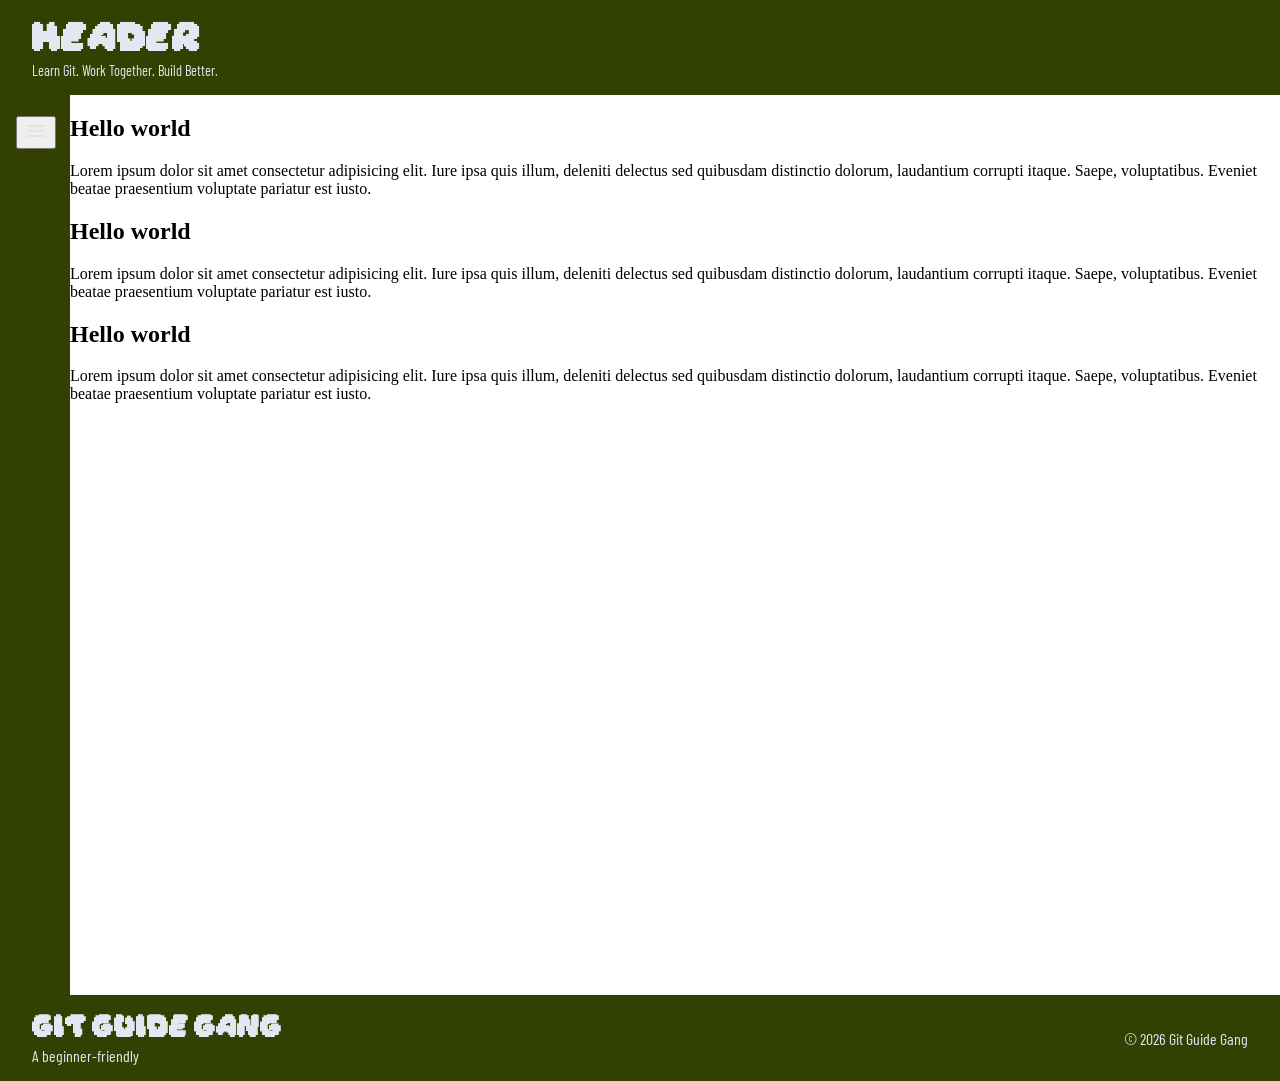
==== index.html @ a682afc1 "merged with feature/nav" ====
<!DOCTYPE html>
<html lang="en">
<head>
    <meta charset="UTF-8">
    <meta name="viewport" content="width=device-width, initial-scale=1.0">
    <title>Index</title>
    <link rel="stylesheet" href="css/global.css">
    <link rel="stylesheet" href="css/home.css">
    <script type="text/javascript" src="./app.js" defer></script>
</head>
<body>
    <body>
    <header class="site-header">
        <div class="header-text">
        <h1 class="header-title">header</h1>
        <p class="header-tagline">Learn Git. Work Together. Build Better.</p>
        </div>
    </header>
    <nav class="nav" id="sidebar">
        <ul>
            <li class="list-logo">
                <span>GitGuideGang</span>
                <button onclick=togglesidebar() id="toggle-btn">
                    <svg xmlns="http://www.w3.org/2000/svg" height="24px" viewBox="0 -960 960 960" width="24px" fill="#e3e3e3"><path d="M120-240v-80h720v80H120Zm0-200v-80h720v80H120Zm0-200v-80h720v80H120Z"/></svg>
                </button>
            </li>
            <li class="active">
                <a href="index.html">
                    <span>Home</span>
                </a>
            </li>
            <li>
                <a href="./html/branching.html">
                    <span>Branching</span>
                </a>
            </li>
            <li>
                <a href="./html/changes.html">
                    <span>Changes</span>
                </a>
            </li>
            <li>
                <a href="./html/commands.html">
                    <span>Commands</span>
                </a>
            </li>
            <li>
                <a href="./html/project.html">
                    <span>Project</span>
                </a>
            </li>
            <li>
                <a href="./html/about.html">
                    <span>About</span>
                </a>
            </li>
        </ul>
    </nav>
    <main class="main">
         <div class="container">
        <h2>Hello world</h2>
        <p>Lorem ipsum dolor sit amet consectetur adipisicing elit. Iure ipsa quis illum, deleniti delectus sed quibusdam distinctio dolorum, laudantium corrupti itaque. Saepe, voluptatibus. Eveniet beatae praesentium voluptate pariatur est iusto.</p>
        </div>
         <div class="container">
            <h2>Hello world</h2>
            <p>Lorem ipsum dolor sit amet consectetur adipisicing elit. Iure ipsa quis illum, deleniti delectus sed quibusdam distinctio dolorum, laudantium corrupti itaque. Saepe, voluptatibus. Eveniet beatae praesentium voluptate pariatur est iusto.</p>
        </div>
         <div class="container">
            <h2>Hello world</h2>
            <p>Lorem ipsum dolor sit amet consectetur adipisicing elit. Iure ipsa quis illum, deleniti delectus sed quibusdam distinctio dolorum, laudantium corrupti itaque. Saepe, voluptatibus. Eveniet beatae praesentium voluptate pariatur est iusto.</p>
        </div>
    </main>
    <footer class="site-footer">
        <div class="footer-content">
            <div class="footer-brand">
                <h2 class="footer-title">Git Guide Gang</h2>
                <p class="footer-text">A beginner-friendly</p>
            </div>
            <p class="footer-copyright">&copy; 2026 Git Guide Gang</p>
        </div>
    </footer>
</body>
</html>
---- css/global.css ----
:root {
    --color-primary: #324001;
    --color-secondary: #6B67B8;
    --color-accent-green: #8EA24D;
    --color-accent-purple: #978FC0;
    --color-accent-cotton: #E4E6F2;
    --color-accent-sage: #BCBFA4;

    --spacing-primary: 16px;
    --spacing-secondary: 32px;
    --border-radius: 12px;

    --font-title: 'daydream', Arial, sans-serif;
    --font-content: 'BarlowCondensed-Regular', Arial, sans-serif;
    --font-content-bold: 'BarlowCondensed-Bold', Arial, sans-serif;
    --font-content-italic: 'BarlowCondensed-Italic', Arial, sans-serif;
}

@font-face {
    font-family: 'daydream';
    src: url(../fonts/daydream.woff2);
}

@font-face {
    font-family: 'BarlowCondensed-Bold';
    src: url(../fonts/BarlowCondensed-Bold.ttf);
}

@font-face {
    font-family: 'BarlowCondensed-Italic';
    src: url(../fonts/BarlowCondensed-Italic.ttf);
}

@font-face {
    font-family: 'BarlowCondensed-Regular';
    src: url(../fonts/BarlowCondensed-Regular.woff2);
}

body {
    margin: 0;
    min-height: 100vh;
    display: grid;
    grid-template: auto 1fr auto / auto 1fr;
    grid-template-areas: "header header"
                   "nav main"
                   "footer footer"
}

svg {
    color: var(--color-primary);
}

.nav {
    box-sizing: border-box;
    top: 0;
    left: 0;
    height: 100vh;
    width: 70px;
    padding: 5px 1em;
    background-color: var(--color-primary);
    font-family: var(--font-content);
    grid-area: nav;
    overflow: hidden;
    transition: 300ms ease-in-out;
}

.nav.show {
    width: 150px;
}

nav ul {
    list-style: none;
}

.list-logo {
    display: flex;
    justify-content: flex-end;
    gap: 20px;
}

nav ul {
    list-style: none;
    gap: 16px;
}

.nav ul li.active a {
    color: var(--color-accent-cotton);
    svg {
        fill: var(--color-accent-cotton);
    }
}

.nav a {
    border-radius: 6px;
    padding: var(--spacing-primary);
    text-decoration: none;
    color: var(--color-accent-sage);
    display: flex;
    align-items: center;
    gap: 1em;
}

.main {
    flex: 1;
    grid-area: main;
}

.site-header {
    display: flex;
    justify-content: space-between;
    align-items: center;
    grid-area: header;
    padding: var(--spacing-primary) var(--spacing-secondary);
    background-color: var(--color-primary);
    color: var(--color-accent-cotton);
}

.header-text {
    display: flex;
    flex-direction: column;
}

.header-title {
    margin: 0;

    font-family: var(--font-title);
    font-size: 1.6rem;
}

.header-tagline {
    margin: 4px 0 0;

    font-family: var(--font-content);
    font-size: 0.9rem;
}

.site-footer {
    padding: var(--spacing-primary) var(--spacing-secondary);
    grid-area: footer;
    background-color: var(--color-primary);
    color: var(--color-accent-cotton);
}

.footer-content {
    display: flex;
    justify-content: space-between;
    align-items: center;

    gap: var(--spacing-primary);
}

.footer-title {
    margin: 0;

    font-family: var(--font-title);
    font-size: 1.2rem;
}

.footer-text {
    margin: 4px 0 0;

    font-family: var(--font-content);
}

.footer-copyright {
    margin: 0;

    font-family: var(--font-content);
}

@media (max-width: 768px) {

    .site-header {
        flex-direction: column;
        align-items: flex-start;

        gap: var(--spacing-primary);
        padding: var(--spacing-primary);
    }

    .footer-content {
        flex-direction: column;
        align-items: flex-start;
    }

    .site-footer {
        padding: var(--spacing-primary);
    }
}
---- css/home.css ----
.github-git-container {
  display: flex;
  flex-flow: column no-wrap;
  width: 75vw;
  height: fit-content;
  margin: 64px auto;

  border-radius: 24px;
  background-color: var(--color-accent-green);

  clip-path: polygon(
    0% 0%,
    0% 100%,
    45% 100%,
    50% 0,
    55% 0,
    50% 100%,
    100% 100%,
    100% 0%
  );
}

.info-container {
  width: 50%;
  height: 100%;
}

.info-header {
  padding: var(--spacing-secondary);
  padding-bottom: 0;
  font-family: var(--font-title);
  font-size: calc(1.5vw + 0.5rem);
  color: var(--color-accent-cotton);

  &.left {
    text-align: start;
  }

  &.right {
    text-align: end;
  }
}

.info-text {
  padding: var(--spacing-secondary);
  padding-top: 0;
  font-family: var(--font-content);
  font-size: calc(1vw + 0.5rem);
  color: var(--color-accent-cotton);

  &.left {
    padding-right: 48px;
    text-align: start;
  }

  &.right {
    padding-left: 48px;
    text-align: end;
  }
}

.version-control-container {
  display: flex;
  flex-flow: column nowrap;
  align-items: center;
  width: 100%;
  padding: 64px 0px 64px 0px;
  background-color: var(--color-accent-cotton);
}

.version-control-header {
  font-family: var(--font-content);
  color: var(--color-accent-purple);
  font-size: 2rem;
}

.card-container {
  display: flex;
  flex-flow: row wrap;
  justify-content: space-evenly;
  align-items: center;
  gap: 16px;

  width: 60vw;
  height: fit-content;
  padding: 16px;
  margin: auto;
}

.card {
  display: flex;
  flex-flow: column nowrap;
  flex: 1 1 30%;
  min-width: 200px;
  aspect-ratio: 1/0.9;
  border-radius: 24px;
  background-color: white;
  filter: drop-shadow(0px 2px 2px var(--color-accent-purple));
  align-items: center;
  justify-content: center;

  &:hover {
    background-color: var(--color-accent-cotton);
  }
}

.card-header {
  font-family: var(--font-title);
  color: var(--color-secondary);
  padding-top: var(--spacing-secondary);
}

.card-content {
  margin: var(--spacing-secondary);
  margin-top: var(--spacing-primary);
  font-family: var(--font-content);
  font-size: calc(0.8vw + 0.4rem);
  color: var(--color-secondary);
}

.bold {
  font-family: var(--font-content-bold);
}

.git-github-container {
  width: 100vw;
}

@media only screen and (max-width: 768px) {
  .github-git-container {
    margin: var(--spacing-secondary) auto;
  }

  .info-header {
    padding: var(--spacing-primary);
    padding-bottom: 0;
  }

  .info-text {
    padding: var(--spacing-primary);
    padding-top: 0;

    &.left {
      padding-right: var(--spacing-primary);
      text-align: start;
    }

    &.right {
      padding-left: var(--spacing-primary);
      text-align: end;
    }
  }

  .version-control-container {
    padding: var(--spacing-secondary) 0px var(--spacing-secondary) 0px;
  }

  .card-container {
    width: 90vw;
  }

  .card {
    min-width: 150px;
  }
}
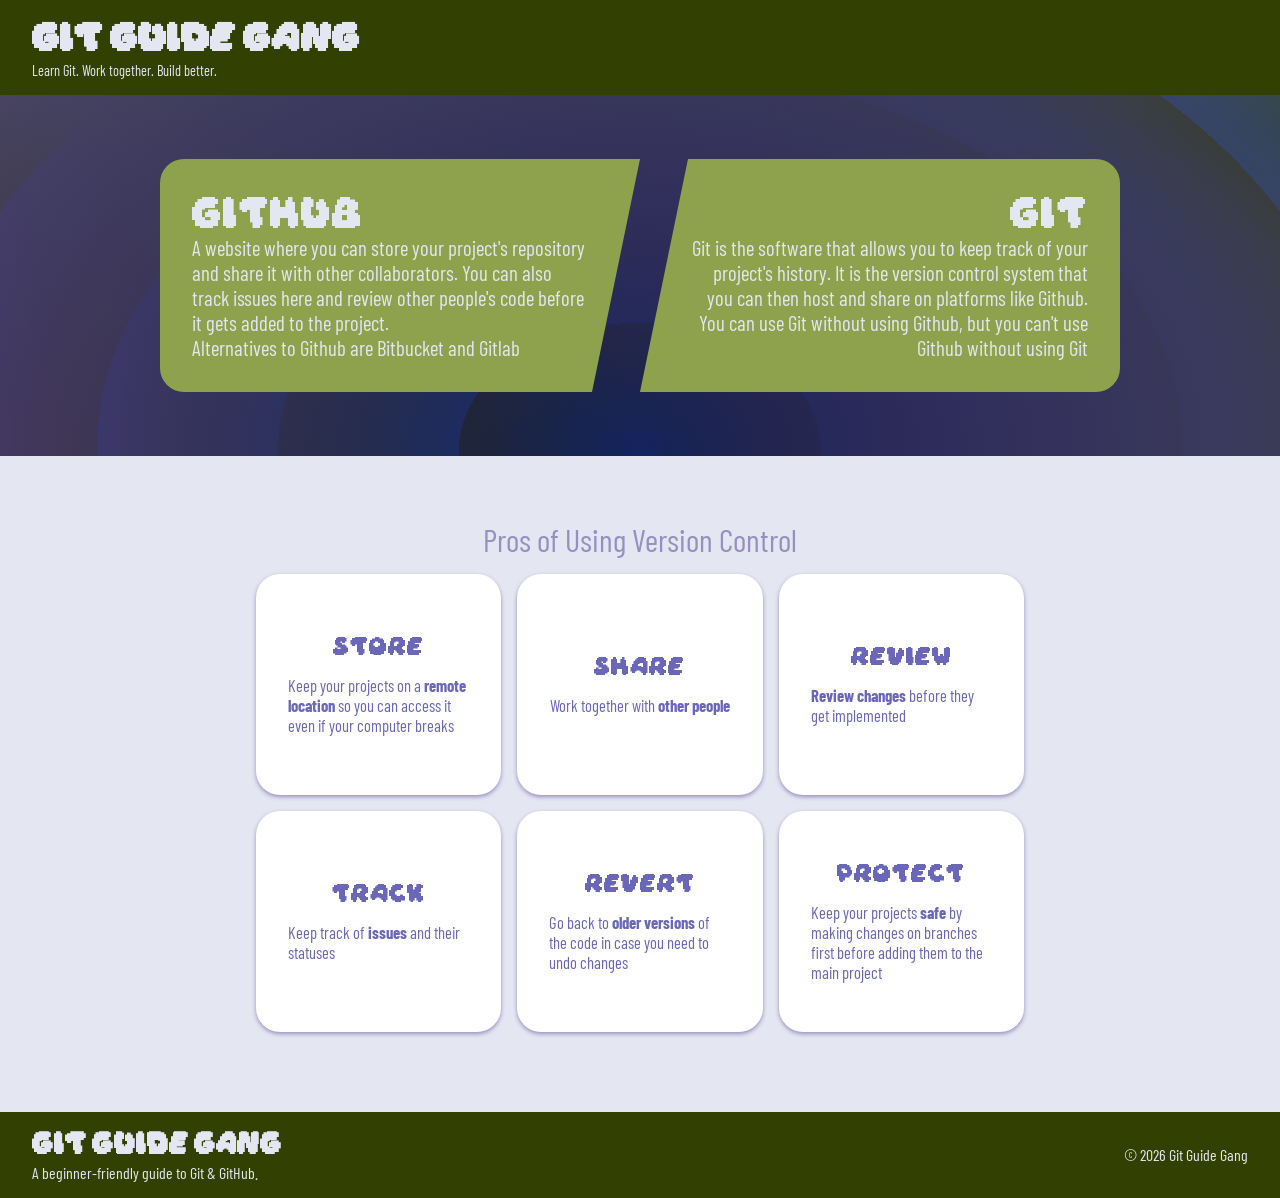
==== commit 8178ae2f: "Merge branch 'main' into feature/about-us" ====
--- a/index.html
+++ b/index.html
@@ -1,83 +1,103 @@
-<!DOCTYPE html>
+<!doctype html>
 <html lang="en">
-<head>
-    <meta charset="UTF-8">
-    <meta name="viewport" content="width=device-width, initial-scale=1.0">
-    <title>Index</title>
-    <link rel="stylesheet" href="css/global.css">
-    <link rel="stylesheet" href="css/home.css">
-    <script type="text/javascript" src="./app.js" defer></script>
-</head>
-<body>
-    <body>
+  <head>
+    <meta charset="UTF-8" />
+    <meta name="viewport" content="width=device-width, initial-scale=1.0" />
+    <title>The Git Guide Gang</title>
+    <link href="./css/global.css" rel="stylesheet" />
+    <link href="./css/home.css" rel="stylesheet" />
+  </head>
+  <body class="background">
     <header class="site-header">
-        <div class="header-text">
-        <h1 class="header-title">header</h1>
-        <p class="header-tagline">Learn Git. Work Together. Build Better.</p>
+      <div class="header-text">
+        <h1 class="header-title">Git Guide Gang</h1>
+        <p class="header-tagline">Learn Git. Work together. Build better.</p>
+      </div>
+    </header>
+
+    <main>
+      <div class="github-git-container">
+        <div class="info-container left">
+          <div class="info-header left">Github</div>
+          <div class="info-text left">
+            A website where you can store your project's repository and share it
+            with other collaborators. You can also track issues here and review
+            other people's code before it gets added to the project.<br />
+            Alternatives to Github are Bitbucket and Gitlab
+          </div>
         </div>
-    </header>
-    <nav class="nav" id="sidebar">
-        <ul>
-            <li class="list-logo">
-                <span>GitGuideGang</span>
-                <button onclick=togglesidebar() id="toggle-btn">
-                    <svg xmlns="http://www.w3.org/2000/svg" height="24px" viewBox="0 -960 960 960" width="24px" fill="#e3e3e3"><path d="M120-240v-80h720v80H120Zm0-200v-80h720v80H120Zm0-200v-80h720v80H120Z"/></svg>
-                </button>
-            </li>
-            <li class="active">
-                <a href="index.html">
-                    <span>Home</span>
-                </a>
-            </li>
-            <li>
-                <a href="./html/branching.html">
-                    <span>Branching</span>
-                </a>
-            </li>
-            <li>
-                <a href="./html/changes.html">
-                    <span>Changes</span>
-                </a>
-            </li>
-            <li>
-                <a href="./html/commands.html">
-                    <span>Commands</span>
-                </a>
-            </li>
-            <li>
-                <a href="./html/project.html">
-                    <span>Project</span>
-                </a>
-            </li>
-            <li>
-                <a href="./html/about.html">
-                    <span>About</span>
-                </a>
-            </li>
-        </ul>
-    </nav>
-    <main class="main">
-         <div class="container">
-        <h2>Hello world</h2>
-        <p>Lorem ipsum dolor sit amet consectetur adipisicing elit. Iure ipsa quis illum, deleniti delectus sed quibusdam distinctio dolorum, laudantium corrupti itaque. Saepe, voluptatibus. Eveniet beatae praesentium voluptate pariatur est iusto.</p>
+        <div class="info-container right">
+          <div class="info-header right">Git</div>
+          <div class="info-text right">
+            Git is the software that allows you to keep track of your project's
+            history. It is the version control system that you can then host and
+            share on platforms like Github. <br />
+            You can use Git without using Github, but you can't use Github
+            without using Git
+          </div>
         </div>
-         <div class="container">
-            <h2>Hello world</h2>
-            <p>Lorem ipsum dolor sit amet consectetur adipisicing elit. Iure ipsa quis illum, deleniti delectus sed quibusdam distinctio dolorum, laudantium corrupti itaque. Saepe, voluptatibus. Eveniet beatae praesentium voluptate pariatur est iusto.</p>
+      </div>
+      <div class="version-control-container">
+        <div class="version-control-header">Pros of Using Version Control</div>
+        <div class="card-container">
+          <div class="card">
+            <div class="card-header">Store</div>
+            <div class="card-content">
+              Keep your projects on a
+              <span class="bold">remote location</span> so you can access it
+              even if your computer breaks
+            </div>
+          </div>
+          <div class="card">
+            <div class="card-header">Share</div>
+            <div class="card-content">
+              Work together with
+              <span class="bold">other people</span>
+            </div>
+          </div>
+          <div class="card">
+            <div class="card-header">Review</div>
+            <div class="card-content">
+              <span class="bold">Review changes</span> before they get
+              implemented
+            </div>
+          </div>
+          <div class="card">
+            <div class="card-header">Track</div>
+            <div class="card-content">
+              Keep track of
+              <span class="bold">issues</span> and their statuses
+            </div>
+          </div>
+          <div class="card">
+            <div class="card-header">Revert</div>
+            <div class="card-content">
+              Go back to
+              <span class="bold">older versions</span> of the code in case you
+              need to undo changes
+            </div>
+          </div>
+          <div class="card">
+            <div class="card-header">Protect</div>
+            <div class="card-content">
+              Keep your projects
+              <span class="bold">safe</span> by making changes on branches first
+              before adding them to the main project
+            </div>
+          </div>
         </div>
-         <div class="container">
-            <h2>Hello world</h2>
-            <p>Lorem ipsum dolor sit amet consectetur adipisicing elit. Iure ipsa quis illum, deleniti delectus sed quibusdam distinctio dolorum, laudantium corrupti itaque. Saepe, voluptatibus. Eveniet beatae praesentium voluptate pariatur est iusto.</p>
+      </div>
+    </main>
+
+    <footer class="site-footer">
+      <div class="footer-content">
+        <div class="footer-brand">
+          <h2 class="footer-title">Git Guide Gang</h2>
+          <p class="footer-text">A beginner-friendly guide to Git & GitHub.</p>
         </div>
-    </main>
-    <footer class="site-footer">
-        <div class="footer-content">
-            <div class="footer-brand">
-                <h2 class="footer-title">Git Guide Gang</h2>
-                <p class="footer-text">A beginner-friendly</p>
-            </div>
-            <p class="footer-copyright">&copy; 2026 Git Guide Gang</p>
-        </div>
+
+        <p class="footer-copyright">&copy; 2026 Git Guide Gang</p>
+      </div>
     </footer>
-</body>
-</html>+  </body>
+</html>
--- a/css/global.css
+++ b/css/global.css
@@ -1,189 +1,154 @@
 :root {
-    --color-primary: #324001;
-    --color-secondary: #6B67B8;
-    --color-accent-green: #8EA24D;
-    --color-accent-purple: #978FC0;
-    --color-accent-cotton: #E4E6F2;
-    --color-accent-sage: #BCBFA4;
+  --color-primary: #324001;
+  --color-secondary: #6b67b8;
+  --color-accent-green: #8ea24d;
+  --color-accent-purple: #978fc0;
+  --color-accent-cotton: #e4e6f2;
+  --color-accent-sage: #bcbfa4;
 
-    --spacing-primary: 16px;
-    --spacing-secondary: 32px;
-    --border-radius: 12px;
+  --spacing-primary: 16px;
+  --spacing-secondary: 32px;
+  --border-radius: 12px;
 
-    --font-title: 'daydream', Arial, sans-serif;
-    --font-content: 'BarlowCondensed-Regular', Arial, sans-serif;
-    --font-content-bold: 'BarlowCondensed-Bold', Arial, sans-serif;
-    --font-content-italic: 'BarlowCondensed-Italic', Arial, sans-serif;
+  --font-title: "daydream", Arial, sans-serif;
+  --font-content: "BarlowCondensed-Regular", Arial, sans-serif;
+  --font-content-bold: "BarlowCondensed-Bold", Arial, sans-serif;
+  --font-content-italic: "BarlowCondensed-Italic", Arial, sans-serif;
 }
 
 @font-face {
-    font-family: 'daydream';
-    src: url(../fonts/daydream.woff2);
+  font-family: "daydream";
+  src: url(../fonts/daydream.woff2);
 }
 
 @font-face {
-    font-family: 'BarlowCondensed-Bold';
-    src: url(../fonts/BarlowCondensed-Bold.ttf);
+  font-family: "BarlowCondensed-Bold";
+  src: url(../fonts/BarlowCondensed-Bold.ttf);
 }
 
 @font-face {
-    font-family: 'BarlowCondensed-Italic';
-    src: url(../fonts/BarlowCondensed-Italic.ttf);
+  font-family: "BarlowCondensed-Italic";
+  src: url(../fonts/BarlowCondensed-Italic.ttf);
 }
 
 @font-face {
-    font-family: 'BarlowCondensed-Regular';
-    src: url(../fonts/BarlowCondensed-Regular.woff2);
+  font-family: "BarlowCondensed-Regular";
+  src: url(../fonts/BarlowCondensed-Regular.woff2);
 }
 
 body {
-    margin: 0;
-    min-height: 100vh;
-    display: grid;
-    grid-template: auto 1fr auto / auto 1fr;
-    grid-template-areas: "header header"
-                   "nav main"
-                   "footer footer"
+  margin: 0;
+  min-height: 100vh;
+  display: flex;
+  flex-direction: column;
 }
 
-svg {
-    color: var(--color-primary);
+.background {
+  background:
+    radial-gradient(ellipse at center, var(--color-secondary), transparent),
+    radial-gradient(
+      ellipse at left,
+      var(--color-accent-purple) 5%,
+      transparent
+    ),
+    radial-gradient(
+      ellipse at right,
+      var(--color-accent-green) 50%,
+      transparent
+    ),
+    repeating-radial-gradient(
+      var(--color-accent-purple),
+      var(--color-accent-green) 20%
+    );
+
+  background-color: var(--color-primary);
+  background-blend-mode: difference;
+  background-attachment: fixed;
 }
 
-.nav {
-    box-sizing: border-box;
-    top: 0;
-    left: 0;
-    height: 100vh;
-    width: 70px;
-    padding: 5px 1em;
-    background-color: var(--color-primary);
-    font-family: var(--font-content);
-    grid-area: nav;
-    overflow: hidden;
-    transition: 300ms ease-in-out;
-}
-
-.nav.show {
-    width: 150px;
-}
-
-nav ul {
-    list-style: none;
-}
-
-.list-logo {
-    display: flex;
-    justify-content: flex-end;
-    gap: 20px;
-}
-
-nav ul {
-    list-style: none;
-    gap: 16px;
-}
-
-.nav ul li.active a {
-    color: var(--color-accent-cotton);
-    svg {
-        fill: var(--color-accent-cotton);
-    }
-}
-
-.nav a {
-    border-radius: 6px;
-    padding: var(--spacing-primary);
-    text-decoration: none;
-    color: var(--color-accent-sage);
-    display: flex;
-    align-items: center;
-    gap: 1em;
-}
-
-.main {
-    flex: 1;
-    grid-area: main;
+main {
+  flex: 1;
 }
 
 .site-header {
-    display: flex;
-    justify-content: space-between;
-    align-items: center;
-    grid-area: header;
-    padding: var(--spacing-primary) var(--spacing-secondary);
-    background-color: var(--color-primary);
-    color: var(--color-accent-cotton);
+  display: flex;
+  justify-content: space-between;
+  align-items: center;
+
+  padding: var(--spacing-primary) var(--spacing-secondary);
+
+  background-color: var(--color-primary);
+  color: var(--color-accent-cotton);
 }
 
 .header-text {
-    display: flex;
-    flex-direction: column;
+  display: flex;
+  flex-direction: column;
 }
 
 .header-title {
-    margin: 0;
+  margin: 0;
 
-    font-family: var(--font-title);
-    font-size: 1.6rem;
+  font-family: var(--font-title);
+  font-size: 1.6rem;
 }
 
 .header-tagline {
-    margin: 4px 0 0;
+  margin: 4px 0 0;
 
-    font-family: var(--font-content);
-    font-size: 0.9rem;
+  font-family: var(--font-content);
+  font-size: 0.9rem;
 }
 
 .site-footer {
-    padding: var(--spacing-primary) var(--spacing-secondary);
-    grid-area: footer;
-    background-color: var(--color-primary);
-    color: var(--color-accent-cotton);
+  padding: var(--spacing-primary) var(--spacing-secondary);
+
+  background-color: var(--color-primary);
+  color: var(--color-accent-cotton);
 }
 
 .footer-content {
-    display: flex;
-    justify-content: space-between;
-    align-items: center;
+  display: flex;
+  justify-content: space-between;
+  align-items: center;
 
-    gap: var(--spacing-primary);
+  gap: var(--spacing-primary);
 }
 
 .footer-title {
-    margin: 0;
+  margin: 0;
 
-    font-family: var(--font-title);
-    font-size: 1.2rem;
+  font-family: var(--font-title);
+  font-size: 1.2rem;
 }
 
 .footer-text {
-    margin: 4px 0 0;
+  margin: 4px 0 0;
 
-    font-family: var(--font-content);
+  font-family: var(--font-content);
 }
 
 .footer-copyright {
-    margin: 0;
+  margin: 0;
 
-    font-family: var(--font-content);
+  font-family: var(--font-content);
 }
 
 @media (max-width: 768px) {
+  .site-header {
+    flex-direction: column;
+    align-items: flex-start;
 
-    .site-header {
-        flex-direction: column;
-        align-items: flex-start;
+    gap: var(--spacing-primary);
+    padding: var(--spacing-primary);
+  }
 
-        gap: var(--spacing-primary);
-        padding: var(--spacing-primary);
-    }
+  .footer-content {
+    flex-direction: column;
+    align-items: flex-start;
+  }
 
-    .footer-content {
-        flex-direction: column;
-        align-items: flex-start;
-    }
-
-    .site-footer {
-        padding: var(--spacing-primary);
-    }
-}+  .site-footer {
+    padding: var(--spacing-primary);
+  }
+}
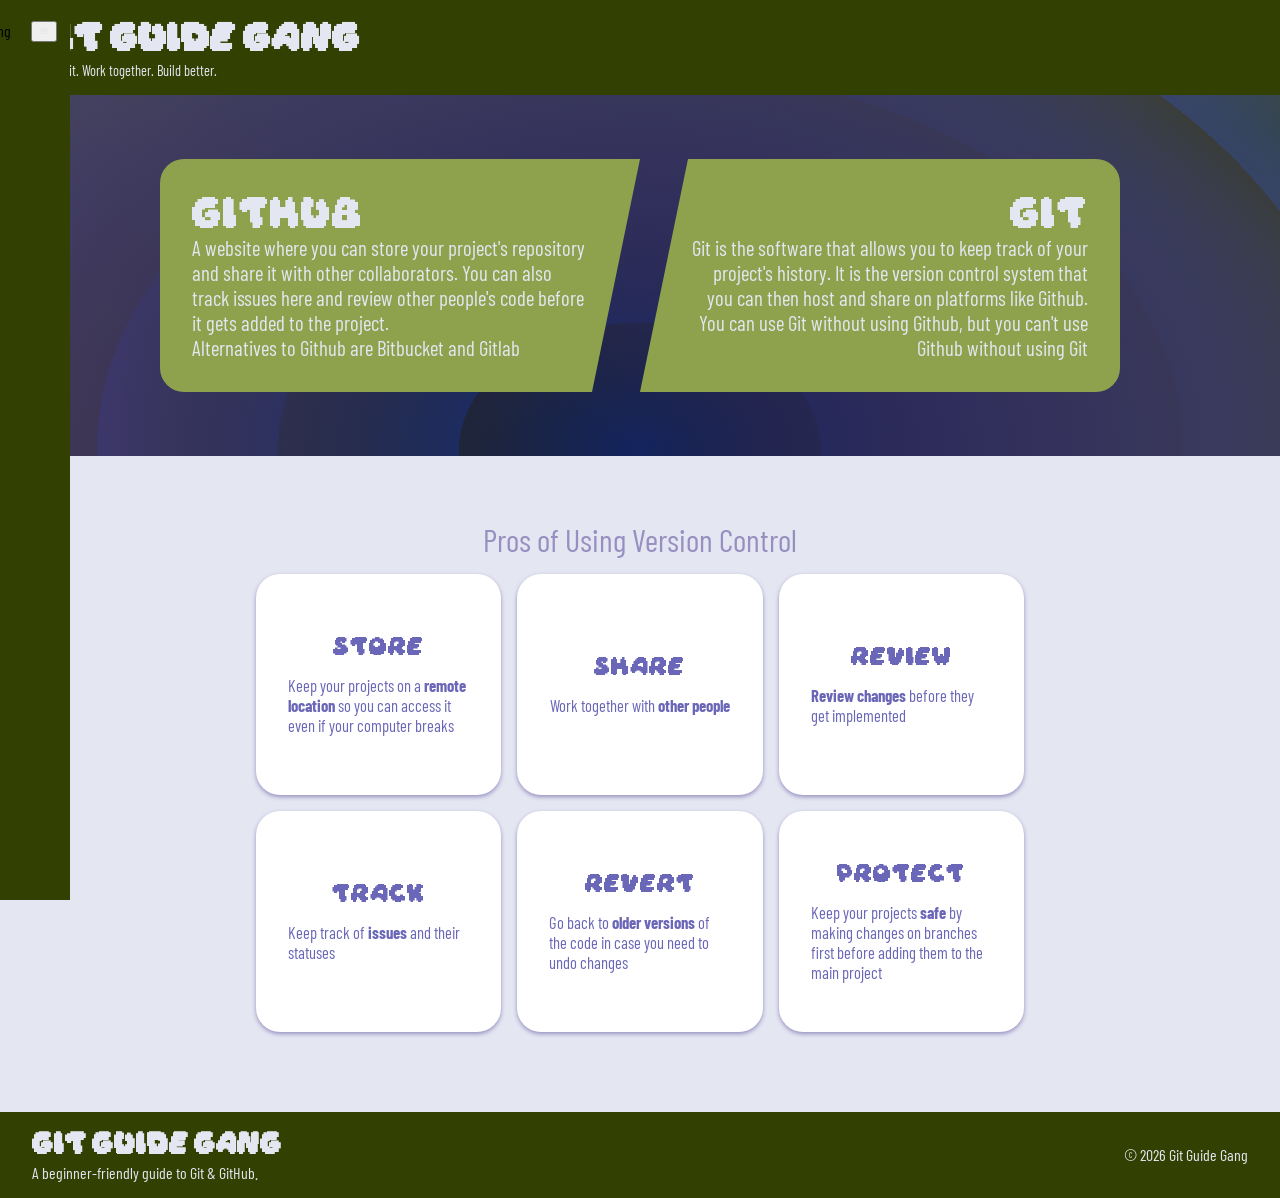
==== commit 2aa2ad05: "added width on button" ====
--- a/index.html
+++ b/index.html
@@ -6,6 +6,7 @@
     <title>The Git Guide Gang</title>
     <link href="./css/global.css" rel="stylesheet" />
     <link href="./css/home.css" rel="stylesheet" />
+    <script type="text/javascript" src="./app.js" defer></script>
   </head>
   <body class="background">
     <header class="site-header">
@@ -14,7 +15,46 @@
         <p class="header-tagline">Learn Git. Work together. Build better.</p>
       </div>
     </header>
-
+    <nav class="nav" id="sidebar">
+        <ul>
+            <li class="list-logo">
+                <span>GitGuideGang</span>
+                <button onclick=togglesidebar() id="toggle-btn">
+                    <svg xmlns="http://www.w3.org/2000/svg" height="24px" viewBox="0 -960 960 960" width="24px" fill="#e3e3e3"><path d="M120-240v-80h720v80H120Zm0-200v-80h720v80H120Zm0-200v-80h720v80H120Z"/></svg>
+                </button>
+            </li>
+            <li class="active">
+                <a href="../index.html">
+                    <span>Home</span>
+                </a>
+            </li>
+            <li>
+                <a href="./html/branching.html">
+                    <span>Branching</span>
+                </a>
+            </li>
+            <li>
+                <a href="./html/changes.html">
+                    <span>Changes</span>
+                </a>
+            </li>
+            <li>
+                <a href="./html/commands.html">
+                    <span>Commands</span>
+                </a>
+            </li>
+            <li>
+                <a href="./html/project.html">
+                    <span>Project</span>
+                </a>
+            </li>
+            <li>
+                <a href="./html/about.html">
+                    <span>About</span>
+                </a>
+            </li>
+        </ul>
+    </nav>
     <main>
       <div class="github-git-container">
         <div class="info-container left">
--- a/css/global.css
+++ b/css/global.css
@@ -37,10 +37,92 @@
 }
 
 body {
-  margin: 0;
-  min-height: 100vh;
-  display: flex;
-  flex-direction: column;
+    margin: 0;
+    min-height: 100vh;
+    display: grid;
+    grid-template: auto 1fr auto / auto 1fr;
+    transition: grid-template 300ms ease-in-out;
+    grid-template-areas: "header header"
+                   "nav main"
+                   "footer footer"
+}
+
+main {
+    flex: 1;
+    grid-area: main;
+}
+
+svg {
+    color: var(--color-primary);
+}
+
+.nav-container {
+    position: relative;
+}
+
+.nav {
+    box-sizing: border-box;
+    top: 0;
+    left: 0;
+    height: 100%;
+    width: 70px;
+    padding: 5px 1em;
+    background-color: var(--color-primary);
+    font-family: var(--font-content);
+    grid-area: nav;
+    overflow: hidden;
+    position: absolute;
+    transition: 300ms ease-in-out;
+}
+
+.nav.show {
+    width: 150px;
+    grid-area: nav;
+}
+
+.list-logo {
+    display: flex;
+    justify-content: flex-end;
+    gap: 20px;
+    width: 1px;
+}
+
+nav ul {
+    list-style: none;
+    gap: 16px;
+}
+
+svg {
+    height: 10px;
+    width: 10px;
+}
+
+.nav ul li.active a {
+    color: var(--color-accent-cotton);
+
+    svg {
+        fill: var(--color-accent-cotton);
+    }
+}
+
+.nav a {
+    border-radius: 6px;
+    padding: var(--spacing-primary);
+    text-decoration: none;
+    color: var(--color-accent-sage);
+    display: flex;
+    align-items: center;
+    gap: 1em;
+}
+
+.site-header {
+    display: flex;
+    justify-content: space-between;
+    align-items: center;
+    grid-area: header;
+    padding: var(--spacing-primary) var(--spacing-secondary);
+    background-color: var(--color-primary);
+    color: var(--color-accent-cotton);
 }
 
 .background {
@@ -66,17 +148,11 @@
   background-attachment: fixed;
 }
 
-main {
-  flex: 1;
-}
-
 .site-header {
   display: flex;
   justify-content: space-between;
   align-items: center;
-
   padding: var(--spacing-primary) var(--spacing-secondary);
-
   background-color: var(--color-primary);
   color: var(--color-accent-cotton);
 }
@@ -88,49 +164,43 @@
 
 .header-title {
   margin: 0;
-
   font-family: var(--font-title);
   font-size: 1.6rem;
 }
 
 .header-tagline {
   margin: 4px 0 0;
-
   font-family: var(--font-content);
   font-size: 0.9rem;
 }
 
 .site-footer {
-  padding: var(--spacing-primary) var(--spacing-secondary);
-
-  background-color: var(--color-primary);
-  color: var(--color-accent-cotton);
+    padding: var(--spacing-primary) var(--spacing-secondary);
+    grid-area: footer;
+    background-color: var(--color-primary);
+    color: var(--color-accent-cotton);
 }
 
 .footer-content {
   display: flex;
   justify-content: space-between;
   align-items: center;
-
   gap: var(--spacing-primary);
 }
 
 .footer-title {
   margin: 0;
-
   font-family: var(--font-title);
   font-size: 1.2rem;
 }
 
 .footer-text {
   margin: 4px 0 0;
-
   font-family: var(--font-content);
 }
 
 .footer-copyright {
   margin: 0;
-
   font-family: var(--font-content);
 }
 
@@ -138,7 +208,6 @@
   .site-header {
     flex-direction: column;
     align-items: flex-start;
-
     gap: var(--spacing-primary);
     padding: var(--spacing-primary);
   }
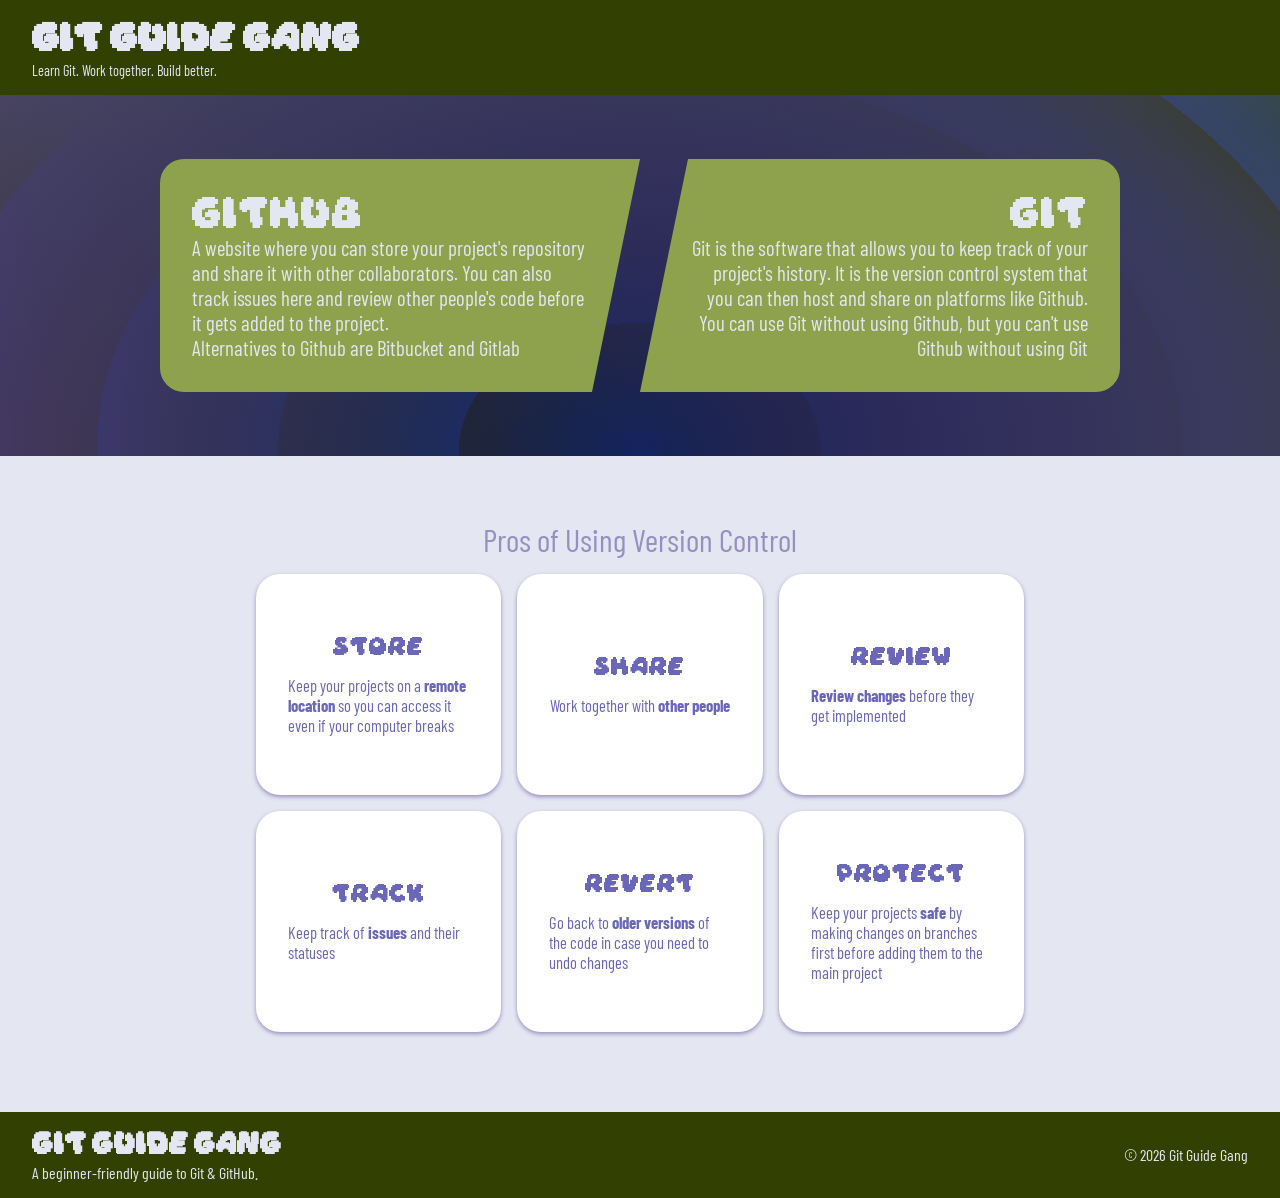
==== commit 222380c1: "Merge pull request #30 from iClaimThisName/feature/project-page Feature/project page" ====
--- a/index.html
+++ b/index.html
@@ -6,7 +6,6 @@
     <title>The Git Guide Gang</title>
     <link href="./css/global.css" rel="stylesheet" />
     <link href="./css/home.css" rel="stylesheet" />
-    <script type="text/javascript" src="./app.js" defer></script>
   </head>
   <body class="background">
     <header class="site-header">
@@ -15,46 +14,7 @@
         <p class="header-tagline">Learn Git. Work together. Build better.</p>
       </div>
     </header>
-    <nav class="nav" id="sidebar">
-        <ul>
-            <li class="list-logo">
-                <span>GitGuideGang</span>
-                <button onclick=togglesidebar() id="toggle-btn">
-                    <svg xmlns="http://www.w3.org/2000/svg" height="24px" viewBox="0 -960 960 960" width="24px" fill="#e3e3e3"><path d="M120-240v-80h720v80H120Zm0-200v-80h720v80H120Zm0-200v-80h720v80H120Z"/></svg>
-                </button>
-            </li>
-            <li class="active">
-                <a href="../index.html">
-                    <span>Home</span>
-                </a>
-            </li>
-            <li>
-                <a href="./html/branching.html">
-                    <span>Branching</span>
-                </a>
-            </li>
-            <li>
-                <a href="./html/changes.html">
-                    <span>Changes</span>
-                </a>
-            </li>
-            <li>
-                <a href="./html/commands.html">
-                    <span>Commands</span>
-                </a>
-            </li>
-            <li>
-                <a href="./html/project.html">
-                    <span>Project</span>
-                </a>
-            </li>
-            <li>
-                <a href="./html/about.html">
-                    <span>About</span>
-                </a>
-            </li>
-        </ul>
-    </nav>
+
     <main>
       <div class="github-git-container">
         <div class="info-container left">
@@ -140,4 +100,4 @@
       </div>
     </footer>
   </body>
-</html>
+</html>
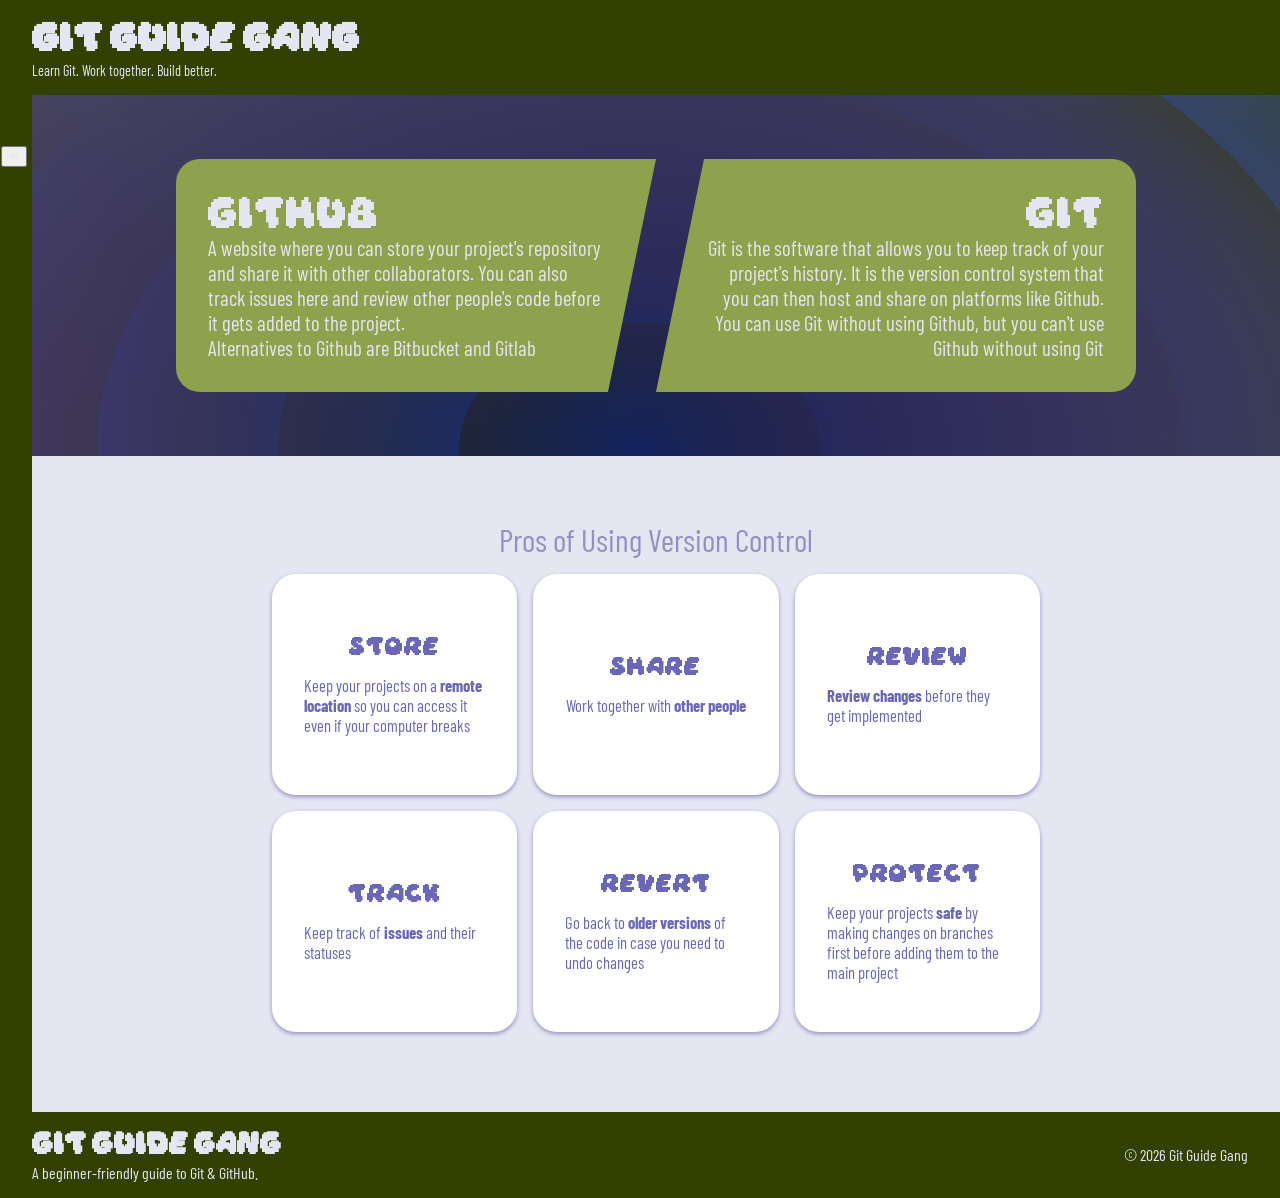
==== commit 60ea2f1f: "added media query for nav" ====
--- a/index.html
+++ b/index.html
@@ -6,6 +6,7 @@
     <title>The Git Guide Gang</title>
     <link href="./css/global.css" rel="stylesheet" />
     <link href="./css/home.css" rel="stylesheet" />
+    <script type="text/javascript" src="./app.js" defer></script>
   </head>
   <body class="background">
     <header class="site-header">
@@ -14,7 +15,48 @@
         <p class="header-tagline">Learn Git. Work together. Build better.</p>
       </div>
     </header>
-
+    <div class="nav-container">
+    <nav class="nav" id="sidebar">
+        <ul>
+            <li class="list-logo">
+                <span>GitGuideGang</span>
+                <button onclick=togglesidebar() id="toggle-btn">
+                    <svg xmlns="http://www.w3.org/2000/svg" height="24px" viewBox="0 -960 960 960" width="24px" fill="#e3e3e3"><path d="M120-240v-80h720v80H120Zm0-200v-80h720v80H120Zm0-200v-80h720v80H120Z"/></svg>
+                </button>
+            </li>
+            <li class="active">
+                <a href="../index.html">
+                    <span>Home</span>
+                </a>
+            </li>
+            <li>
+                <a href="./html/branching.html">
+                    <span>Branching</span>
+                </a>
+            </li>
+            <li>
+                <a href="./html/changes.html">
+                    <span>Changes</span>
+                </a>
+            </li>
+            <li>
+                <a href="./html/commands.html">
+                    <span>Commands</span>
+                </a>
+            </li>
+            <li>
+                <a href="./html/project.html">
+                    <span>Project</span>
+                </a>
+            </li>
+            <li>
+                <a href="./html/about.html">
+                    <span>About</span>
+                </a>
+            </li>
+        </ul>
+    </nav>
+    </div>
     <main>
       <div class="github-git-container">
         <div class="info-container left">
@@ -100,4 +142,4 @@
       </div>
     </footer>
   </body>
-</html>+</html>
--- a/css/global.css
+++ b/css/global.css
@@ -65,13 +65,13 @@
     top: 0;
     left: 0;
     height: 100%;
-    width: 70px;
+    width: 0vw;
     padding: 5px 1em;
     background-color: var(--color-primary);
     font-family: var(--font-content);
     grid-area: nav;
     overflow: hidden;
-    position: absolute;
+    z-index: 1;
     transition: 300ms ease-in-out;
 }
 
@@ -85,6 +85,10 @@
     justify-content: flex-end;
     gap: 20px;
     width: 1px;
+}
+
+button {
+    margin: 30px;
 }
 
 nav ul {
@@ -212,6 +216,10 @@
     padding: var(--spacing-primary);
   }
 
+  .nav {
+    position: absolute;
+  }
+
   .footer-content {
     flex-direction: column;
     align-items: flex-start;
@@ -221,3 +229,5 @@
     padding: var(--spacing-primary);
   }
 }
+
+
